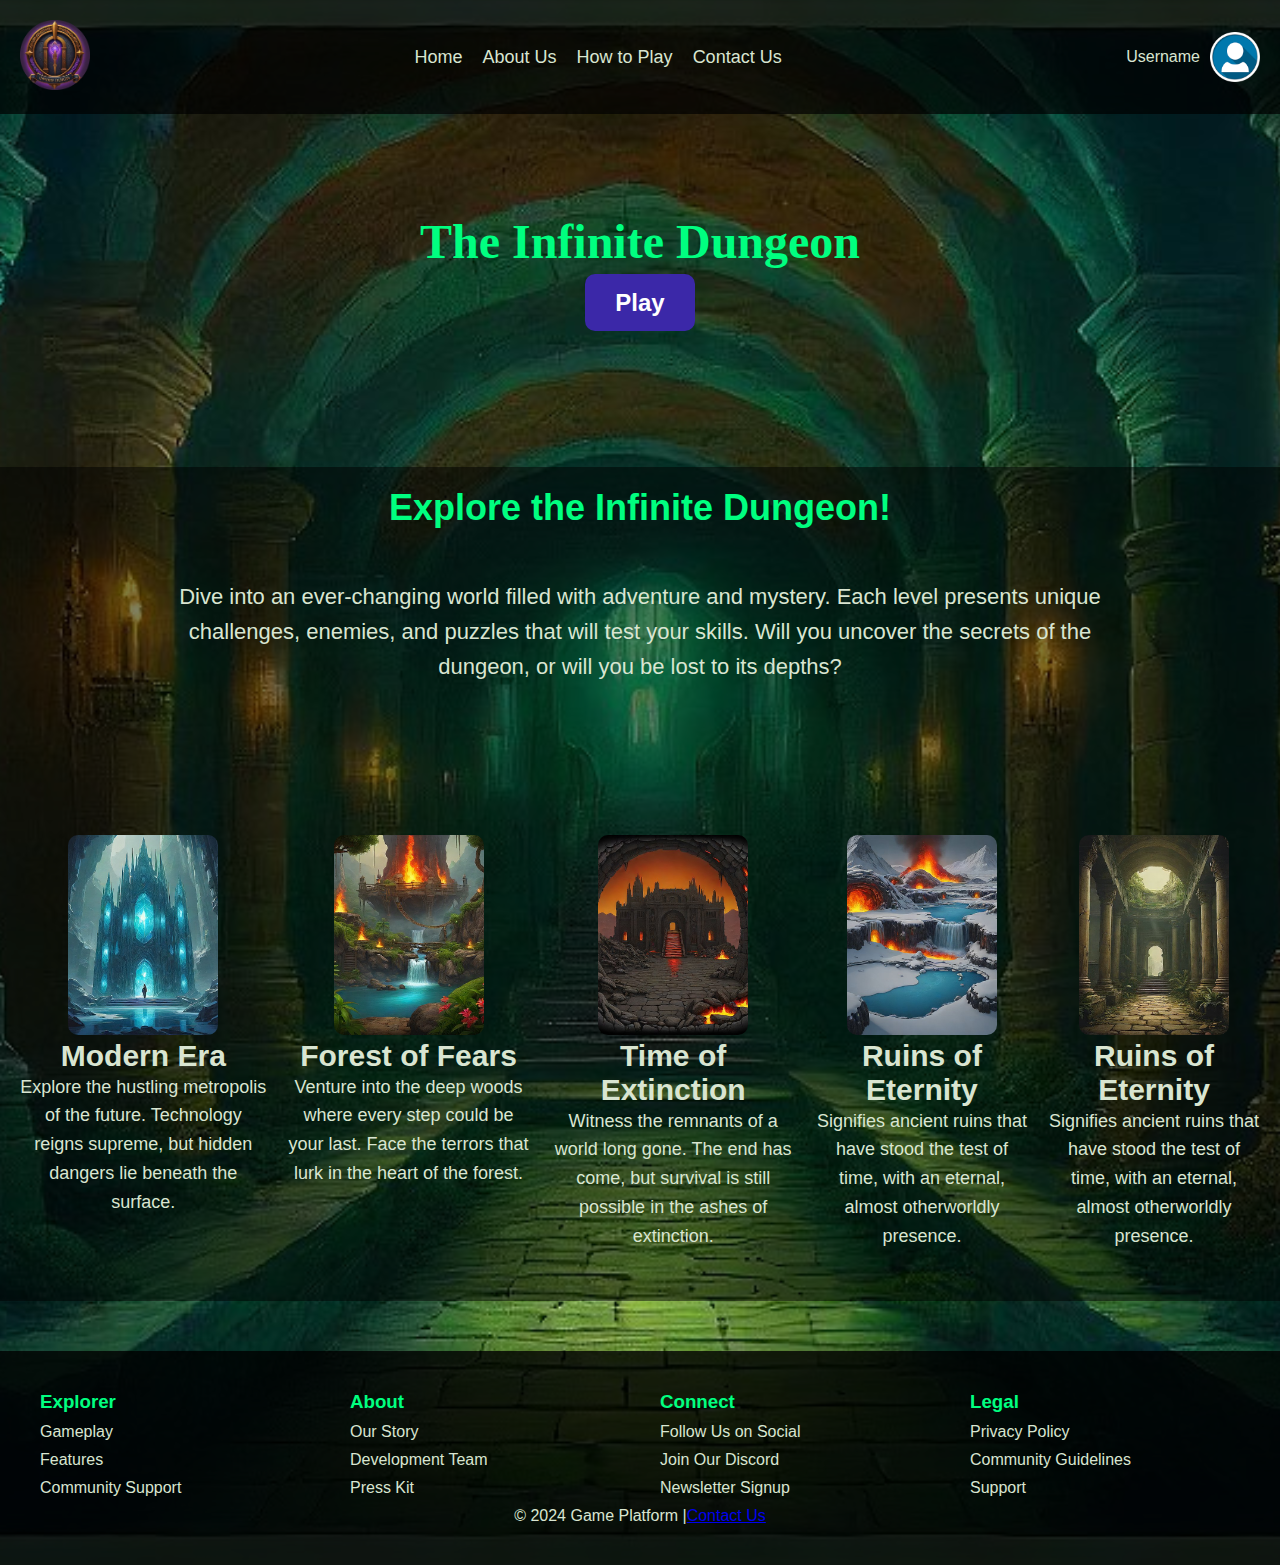
==== InfiniteDungeon/index.html @ d0bed1dd "All page" ====
<!DOCTYPE html>
<html lang="en">

<head>
    <meta charset="UTF-8">
    <meta name="viewport" content="width=device-width, initial-scale=1.0">
    <link rel="stylesheet" href="styles.css">
    <title>The Infinite Dungeon</title>
    <style>
        .gallery-item h3{
            font-size: 30px;

        }

        .top p{
            margin-left: 150px;
            margin-right: 150px;
            margin-top: 50px;
            font-size: 22px;
        }
        .top{
            margin-bottom: 150px;
        }
    </style>
</head>

<body>

    <script src="libs/phaser.min.js"></script>
    <script src="script.js"></script>

    <header>
        <div class="logo">
            <img src="assets/images/logo.png" alt="Game Logo" width="70" height="70">
        </div>
        <nav>
            <ul>
                <li><a href="index.html">Home</a></li>
                <li><a href="about.html">About Us</a></li>
                <li><a href="how-to-play.html">How to Play</a></li>
                <li><a href="contact.html">Contact Us</a></li>
            </ul>
        </nav>
        <div class="user">
            <span>Username</span>
            <img onclick="window.location.href='./user/login.html'" src="assets/images/user.png" alt="User Icon" width="50" height="50">
        </div>
    </header>

    <main>
        <div class="banner">
            <h1 style="font-family: Cinzel;">The Infinite Dungeon</h1>
            <a href="./user/login.html" class="play-btn">Play</a>
        </div>

        <section class="explore-section">
            <div class="top">
                <h2>Explore the Infinite Dungeon!</h2>
                <p>Dive into an ever-changing world filled with adventure and mystery. Each level presents unique
                    challenges, enemies, and puzzles that will test your skills. Will you uncover the secrets of the
                    dungeon, or will you be lost to its depths?</p>
            </div>
            <div class="image-gallery">
                <div class="gallery-item">
                    <img src="assets/images/dungeon1.jpeg" alt="Dungeon Image 1">
                    <h3>Modern Era</h3>
                    <p>Explore the hustling metropolis of the future. Technology reigns supreme, but hidden dangers lie beneath the surface.</p>
                </div>
                <div class="gallery-item">
                    <img src="assets/images/dungeon2.jpeg" alt="Dungeon Image 2">
                    <h3>Forest of Fears</h3>
                    <p>Venture into the deep woods where every step could be your last. Face the terrors that lurk in the heart of the forest.</p>
                </div>
                <div class="gallery-item">
                    <img src="assets/images/dungeon3.jpeg" alt="Dungeon Image 3">
                    <h3>Time of Extinction</h3>
                    <p>Witness the remnants of a world long gone. The end has come, but survival is still possible in the ashes of extinction.</p>
                </div>
                <div class="gallery-item">
                    <img src="assets/images/dungeon4.jpeg" alt="Dungeon Image 4">
                    <h3>Ruins of Eternity</h3>
                    <p>Signifies ancient ruins that have stood the test of time, with an eternal, almost otherworldly presence.</p>
                </div>
                <div class="gallery-item">
                    <img src="assets/images/dungeon5.jpeg" alt="Dungeon Image 5">
                    <h3>Ruins of Eternity</h3>
                    <p>Signifies ancient ruins that have stood the test of time, with an eternal, almost otherworldly presence.</p>
                </div>
            </div>
        </section>
    </main>

    <div id="about-section" class="section" style="display: none;">
        <h2>About The Infinite Dungeon</h2>
        <p>The Infinite Dungeon is a puzzle-adventure game with rich content and ever-evolving challenges.</p>
    </div>

    <footer>
        <div class="footer-links">
            <div class="explore">
                <h3>Explorer</h3>
                <ul>
                    <li><a href="#">Gameplay</a></li>
                    <li><a href="#">Features</a></li>
                    <li><a href="#">Community Support</a></li>
                </ul>
            </div>
            <div class="about">
                <h3>About</h3>
                <ul>
                    <li><a href="#">Our Story</a></li>
                    <li><a href="#">Development Team</a></li>
                    <li><a href="#">Press Kit</a></li>
                </ul>
            </div>
            <div class="connect">
                <h3>Connect</h3>
                <ul>
                    <li><a href="#">Follow Us on Social</a></li>
                    <li><a href="#">Join Our Discord</a></li>
                    <li><a href="#">Newsletter Signup</a></li>
                </ul>
            </div>
            <div class="legal">
                <h3>Legal</h3>
                <ul>
                    <li><a href="#">Privacy Policy</a></li>
                    <li><a href="#">Community Guidelines</a></li>
                    <li><a href="#">Support</a></li>
                </ul>
            </div>
        </div>

        <div style="display: flex; justify-content: center;"> &copy; 2024 Game Platform | <a href="contact.html">Contact Us</a></div>
    </footer>

</body>
</html>
---- InfiniteDungeon/styles.css ----
* {
    margin: 0;
    padding: 0;
    box-sizing: border-box;
}

body {
    font-family: Arial, sans-serif;
    background-image: url(assets/images/banner-bg.jpeg); 
    background-size: cover;
    background-position: center;
    color: #d9e5d1; 
}

header {
    display: flex;
    justify-content: space-between;
    align-items: center;
    padding: 20px;
    background-color: rgba(0, 0, 0, 0.7); 
}

nav ul {
    list-style: none;
    display: flex;
}

nav ul li {
    margin-right: 20px;
}

nav ul li a {
    color: #d9e5d1; 
    text-decoration: none;
    font-size: 18px;
}

.user {
    display: flex;
    align-items: center;
}

.user span {
    margin-right: 10px;
}

.banner {
    text-align: center;
    padding: 100px 20px;
}

.banner h1 {
    font-size: 48px;
    margin-bottom: 20px;
    color: #00ff80; 
}

.play-btn {
    font-size: 24px;
    padding: 15px 30px;
    background-color: #3b28a8; 
    color: white;
    border-radius: 10px;
    text-decoration: none;
    font-weight: bold;
}

.play-btn:hover {
    background-color: #2d1d84;
}

.explore-section {
    text-align: center;
    margin: 50px 0;
    padding: 20px;
    background-color: rgba(0, 0, 0, 0.5); 
}

.explore-section h2 {
    font-size: 36px;
    margin-bottom: 20px;
    color: #00ff80; 
}

.explore-section p {
    font-size: 18px;
    margin-bottom: 30px;
    line-height: 1.6;
    color: #d9e5d1; 
}

.image-gallery {
    display: flex;
    justify-content: center;
    gap: 20px;
}

.image-gallery img {
    width: 150px;
    height: 200px;
    border-radius: 10px;
    object-fit: cover;
    transition: transform 0.3s ease;
}

.image-gallery img:hover {
    transform: scale(1.5);
}

footer {
    background-color: rgba(0, 0, 0, 0.8);
    color: #d9e5d1;
    padding: 40px 20px;
}

.footer-links {
    display: flex;
    justify-content: space-between;
}

.footer-links div {
    flex: 1;
    margin: 0 20px;
}

.footer-links h3 {
    margin-bottom: 10px;
    color: #00ff80; 
}

.footer-links ul {
    list-style: none;
}

.footer-links ul li {
    margin-bottom: 10px;
}

.footer-links ul li a {
    color: #d9e5d1;
    text-decoration: none;
    font-size: 16px;
}

.instructions, .game-objectives {
    margin-bottom: 2rem;
    margin-top: 30px;
    padding: 1.5rem;
 
    border-radius: 10px;
    box-shadow: 0 0 10px rgba(0, 0, 0, 0.5);
    color: #d9e5d1;
}
.contact-info, .contact-form {
    margin-bottom: 2rem;
    padding: 1.5rem;
    background-color: rgba(0, 0, 0, 0.7); 
    border-radius: 10px;
    box-shadow: 0 0 10px rgba(0, 0, 0, 0.5);
    color: #d9e5d1;
}

label {
    display: block;
    margin-top: 1rem;
    color: #d9e5d1;
}

input, textarea {
    width: 100%;
    padding: 0.75rem;
    margin-top: 0.5rem;
    border-radius: 5px;
    border: 1px solid #333; 
    background-color: rgba(0, 0, 0, 0.3);
    color: #d9e5d1;
}

button {
    margin-top: 1rem;
    padding: 0.75rem 1.5rem;
    background-color: #3b28a8;
    color: #d9e5d1;
    border: none;
    border-radius: 5px;
    cursor: pointer;
}

button:hover {
    background-color: #2d1d84;
}

.about-section, .our-team, .our-values, .our {
    margin-bottom: 2rem;
    padding: 1.5rem;
    color: #d9e5d1;
    border-radius: 10px;
    box-shadow: 0 0 10px rgba(0, 0, 0, 0.5);
}
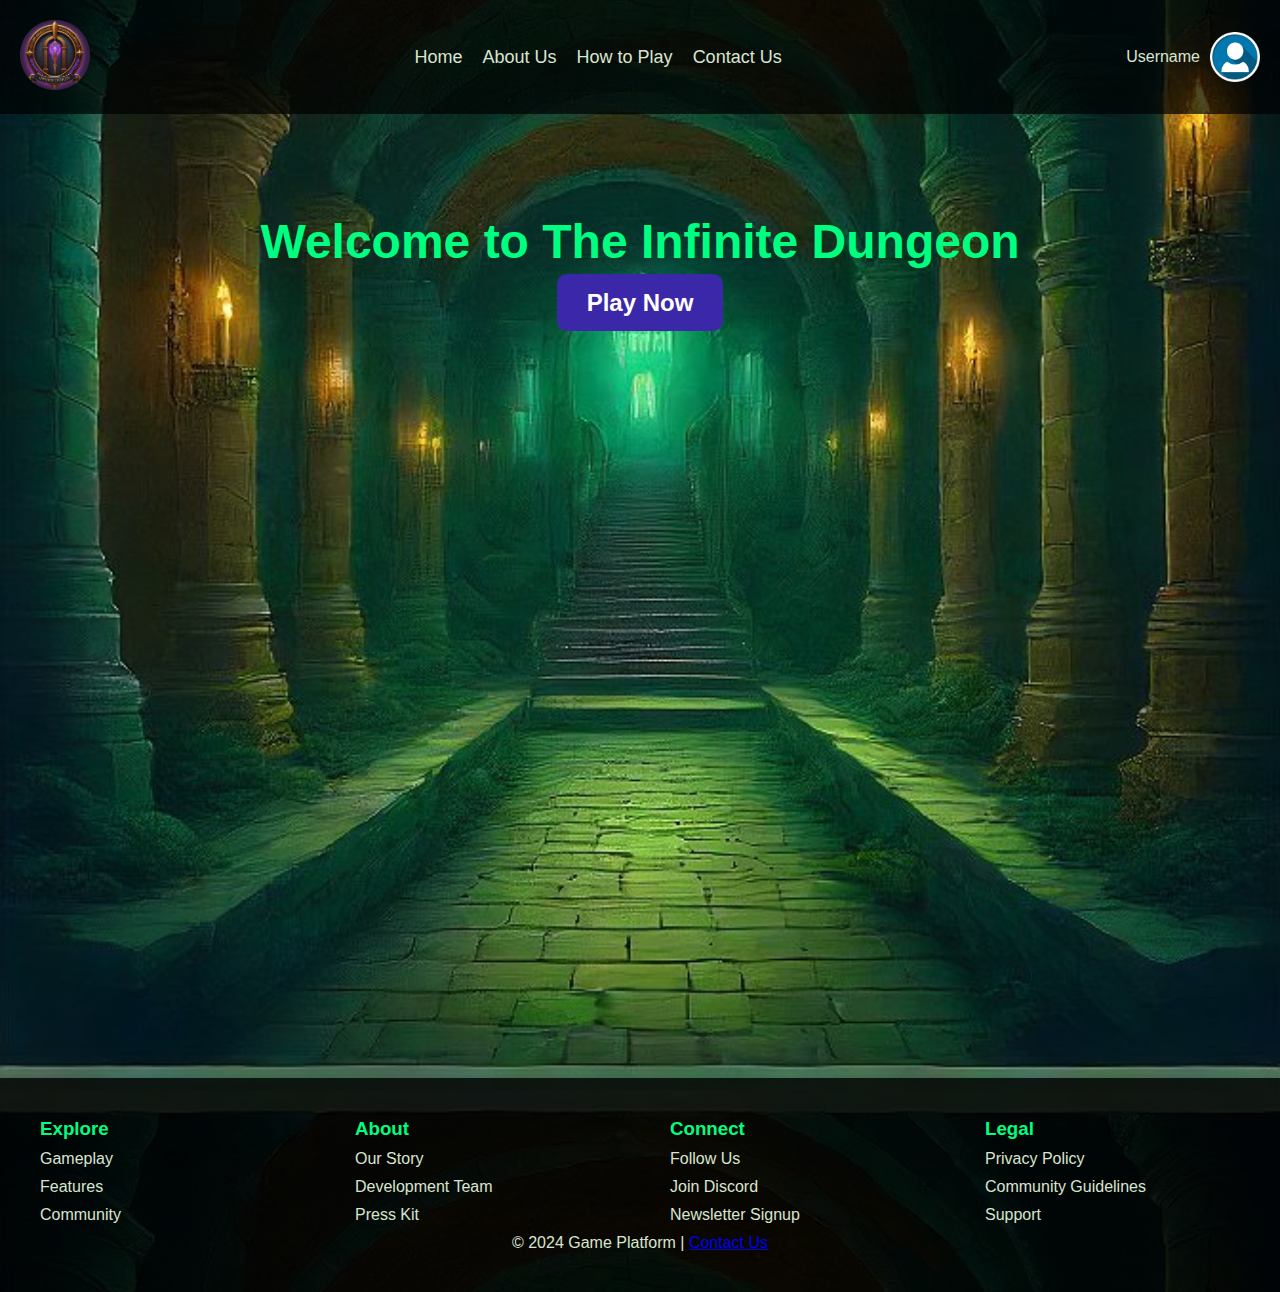
==== commit c0161088: "20-11 updated game" ====
--- a/InfiniteDungeon/index.html
+++ b/InfiniteDungeon/index.html
@@ -5,37 +5,25 @@
     <meta charset="UTF-8">
     <meta name="viewport" content="width=device-width, initial-scale=1.0">
     <link rel="stylesheet" href="styles.css">
+    <link rel="stylesheet" href="advanced-styles.css">
+    <link rel="icon" href="favicon.ico" type="image/x-icon">
     <title>The Infinite Dungeon</title>
-    <style>
-        .gallery-item h3{
-            font-size: 30px;
-
-        }
-
-        .top p{
-            margin-left: 150px;
-            margin-right: 150px;
-            margin-top: 50px;
-            font-size: 22px;
-        }
-        .top{
-            margin-bottom: 150px;
-        }
-    </style>
 </head>
 
 <body>
 
+    <!-- Required Scripts -->
     <script src="libs/phaser.min.js"></script>
     <script src="script.js"></script>
 
+    <!-- Header -->
     <header>
         <div class="logo">
             <img src="assets/images/logo.png" alt="Game Logo" width="70" height="70">
         </div>
         <nav>
             <ul>
-                <li><a href="index.html">Home</a></li>
+                <li><a href="index.html" class="active">Home</a></li>
                 <li><a href="about.html">About Us</a></li>
                 <li><a href="how-to-play.html">How to Play</a></li>
                 <li><a href="contact.html">Contact Us</a></li>
@@ -47,24 +35,25 @@
         </div>
     </header>
 
+    <!-- Main Section -->
     <main>
+        <!-- Hero Banner -->
         <div class="banner">
-            <h1 style="font-family: Cinzel;">The Infinite Dungeon</h1>
-            <a href="./user/login.html" class="play-btn">Play</a>
+            <h1>Welcome to <span>The Infinite Dungeon</span></h1>
+            <a href="./user/login.html" class="play-btn">Play Now</a>
         </div>
 
+        <!-- Explore Section -->
         <section class="explore-section">
-            <div class="top">
-                <h2>Explore the Infinite Dungeon!</h2>
-                <p>Dive into an ever-changing world filled with adventure and mystery. Each level presents unique
-                    challenges, enemies, and puzzles that will test your skills. Will you uncover the secrets of the
-                    dungeon, or will you be lost to its depths?</p>
-            </div>
+            <h2>Explore the Infinite Dungeon!</h2>
+            <p>Dive into an ever-changing world filled with adventure and mystery. Each level presents unique challenges, enemies, and puzzles that will test your skills. Will you uncover the secrets of the dungeon, or will you be lost to its depths?</p>
+
             <div class="image-gallery">
+                <!-- Gallery Items -->
                 <div class="gallery-item">
                     <img src="assets/images/dungeon1.jpeg" alt="Dungeon Image 1">
                     <h3>Modern Era</h3>
-                    <p>Explore the hustling metropolis of the future. Technology reigns supreme, but hidden dangers lie beneath the surface.</p>
+                    <p>Explore the bustling metropolis of the future. Technology reigns supreme, but hidden dangers lie beneath the surface.</p>
                 </div>
                 <div class="gallery-item">
                     <img src="assets/images/dungeon2.jpeg" alt="Dungeon Image 2">
@@ -81,30 +70,25 @@
                     <h3>Ruins of Eternity</h3>
                     <p>Signifies ancient ruins that have stood the test of time, with an eternal, almost otherworldly presence.</p>
                 </div>
-                <div class="gallery-item">
-                    <img src="assets/images/dungeon5.jpeg" alt="Dungeon Image 5">
-                    <h3>Ruins of Eternity</h3>
-                    <p>Signifies ancient ruins that have stood the test of time, with an eternal, almost otherworldly presence.</p>
-                </div>
             </div>
         </section>
     </main>
 
-    <div id="about-section" class="section" style="display: none;">
-        <h2>About The Infinite Dungeon</h2>
-        <p>The Infinite Dungeon is a puzzle-adventure game with rich content and ever-evolving challenges.</p>
-    </div>
 
+
+    <!-- Footer -->
     <footer>
         <div class="footer-links">
+            <!-- Explore Section -->
             <div class="explore">
-                <h3>Explorer</h3>
+                <h3>Explore</h3>
                 <ul>
                     <li><a href="#">Gameplay</a></li>
                     <li><a href="#">Features</a></li>
-                    <li><a href="#">Community Support</a></li>
+                    <li><a href="#">Community</a></li>
                 </ul>
             </div>
+            <!-- About Section -->
             <div class="about">
                 <h3>About</h3>
                 <ul>
@@ -113,14 +97,16 @@
                     <li><a href="#">Press Kit</a></li>
                 </ul>
             </div>
+            <!-- Connect Section -->
             <div class="connect">
                 <h3>Connect</h3>
                 <ul>
-                    <li><a href="#">Follow Us on Social</a></li>
-                    <li><a href="#">Join Our Discord</a></li>
+                    <li><a href="#">Follow Us</a></li>
+                    <li><a href="#">Join Discord</a></li>
                     <li><a href="#">Newsletter Signup</a></li>
                 </ul>
             </div>
+            <!-- Legal Section -->
             <div class="legal">
                 <h3>Legal</h3>
                 <ul>
@@ -131,7 +117,9 @@
             </div>
         </div>
 
-        <div style="display: flex; justify-content: center;"> &copy; 2024 Game Platform | <a href="contact.html">Contact Us</a></div>
+        <div class="footer-bottom" style="text-align: center;"> 
+            &copy; 2024 Game Platform | <a href="contact.html">Contact Us</a>
+        </div>
     </footer>
 
 </body>
--- a/InfiniteDungeon/styles.css
+++ b/InfiniteDungeon/styles.css
@@ -1,23 +1,31 @@
+/* Global Reset */
 * {
     margin: 0;
     padding: 0;
     box-sizing: border-box;
-}
-
+    outline: none; /* Added to remove default outline */
+}
+
+/* Body Styles */
 body {
     font-family: Arial, sans-serif;
-    background-image: url(assets/images/banner-bg.jpeg); 
+    background-image: url(assets/images/banner-bg.jpeg);
     background-size: cover;
     background-position: center;
-    color: #d9e5d1; 
-}
-
+    color: var(--text-color, #d9e5d1);
+    height: 100vh;
+    display: flex;
+    flex-direction: column;
+    justify-content: space-between;
+}
+
+/* Header Styles */
 header {
     display: flex;
     justify-content: space-between;
     align-items: center;
     padding: 20px;
-    background-color: rgba(0, 0, 0, 0.7); 
+    background-color: rgba(0, 0, 0, 0.7);
 }
 
 nav ul {
@@ -30,7 +38,7 @@
 }
 
 nav ul li a {
-    color: #d9e5d1; 
+    color: var(--text-color, #d9e5d1);
     text-decoration: none;
     font-size: 18px;
 }
@@ -44,6 +52,7 @@
     margin-right: 10px;
 }
 
+/* Banner Styles */
 .banner {
     text-align: center;
     padding: 100px 20px;
@@ -52,13 +61,13 @@
 .banner h1 {
     font-size: 48px;
     margin-bottom: 20px;
-    color: #00ff80; 
+    color: var(--primary-color, #00ff80);
 }
 
 .play-btn {
     font-size: 24px;
     padding: 15px 30px;
-    background-color: #3b28a8; 
+    background-color: var(--secondary-color, #3b28a8);
     color: white;
     border-radius: 10px;
     text-decoration: none;
@@ -66,29 +75,31 @@
 }
 
 .play-btn:hover {
-    background-color: #2d1d84;
-}
-
+    background-color: var(--hover-color, #2d1d84);
+}
+
+/* Explore Section Styles */
 .explore-section {
     text-align: center;
     margin: 50px 0;
     padding: 20px;
-    background-color: rgba(0, 0, 0, 0.5); 
+    background-color: rgba(0, 0, 0, 0.5);
 }
 
 .explore-section h2 {
     font-size: 36px;
     margin-bottom: 20px;
-    color: #00ff80; 
+    color: var(--primary-color, #00ff80);
 }
 
 .explore-section p {
     font-size: 18px;
     margin-bottom: 30px;
     line-height: 1.6;
-    color: #d9e5d1; 
-}
-
+    color: var(--text-color, #d9e5d1);
+}
+
+/* Image Gallery Styles */
 .image-gallery {
     display: flex;
     justify-content: center;
@@ -100,22 +111,26 @@
     height: 200px;
     border-radius: 10px;
     object-fit: cover;
-    transition: transform 0.3s ease;
+    transition: transform 0.5s ease, box-shadow 0.5s ease; /* Enhanced transition */
 }
 
 .image-gallery img:hover {
     transform: scale(1.5);
-}
-
+    box-shadow: 0 4px 8px rgba(0, 0, 0, 0.5);
+}
+
+/* Footer Styles */
 footer {
     background-color: rgba(0, 0, 0, 0.8);
-    color: #d9e5d1;
+    color: var(--text-color, #d9e5d1);
     padding: 40px 20px;
 }
 
 .footer-links {
     display: flex;
     justify-content: space-between;
+    flex-wrap: wrap; /* Responsive design */
+    gap: 20px;
 }
 
 .footer-links div {
@@ -125,7 +140,7 @@
 
 .footer-links h3 {
     margin-bottom: 10px;
-    color: #00ff80; 
+    color: var(--primary-color, #00ff80);
 }
 
 .footer-links ul {
@@ -137,33 +152,31 @@
 }
 
 .footer-links ul li a {
-    color: #d9e5d1;
+    color: var(--text-color, #d9e5d1);
     text-decoration: none;
     font-size: 16px;
 }
 
-.instructions, .game-objectives {
+/* Form and Content Boxes */
+.instructions, .game-objectives,
+.contact-info, .contact-form,
+.about-section, .our-team, .our-values, .our {
     margin-bottom: 2rem;
     margin-top: 30px;
     padding: 1.5rem;
- 
     border-radius: 10px;
     box-shadow: 0 0 10px rgba(0, 0, 0, 0.5);
-    color: #d9e5d1;
-}
+    color: var(--text-color, #d9e5d1);
+}
+
 .contact-info, .contact-form {
-    margin-bottom: 2rem;
-    padding: 1.5rem;
-    background-color: rgba(0, 0, 0, 0.7); 
-    border-radius: 10px;
-    box-shadow: 0 0 10px rgba(0, 0, 0, 0.5);
-    color: #d9e5d1;
+    background-color: rgba(0, 0, 0, 0.7);
 }
 
 label {
     display: block;
     margin-top: 1rem;
-    color: #d9e5d1;
+    color: var(--text-color, #d9e5d1);
 }
 
 input, textarea {
@@ -171,29 +184,49 @@
     padding: 0.75rem;
     margin-top: 0.5rem;
     border-radius: 5px;
-    border: 1px solid #333; 
+    border: 1px solid #333;
     background-color: rgba(0, 0, 0, 0.3);
-    color: #d9e5d1;
+    color: var(--text-color, #d9e5d1);
+}
+
+input::placeholder, textarea::placeholder {
+    color: #999;
+}
+
+input:focus, textarea:focus {
+    border: 1px solid var(--primary-color, #00ff80);
+    outline: none;
 }
 
 button {
     margin-top: 1rem;
     padding: 0.75rem 1.5rem;
-    background-color: #3b28a8;
-    color: #d9e5d1;
+    background-color: var(--secondary-color, #3b28a8);
+    color: var(--text-color, #d9e5d1);
     border: none;
     border-radius: 5px;
     cursor: pointer;
 }
 
 button:hover {
-    background-color: #2d1d84;
-}
-
-.about-section, .our-team, .our-values, .our {
-    margin-bottom: 2rem;
-    padding: 1.5rem;
-    color: #d9e5d1;
-    border-radius: 10px;
-    box-shadow: 0 0 10px rgba(0, 0, 0, 0.5);
-}+    background-color: var(--hover-color, #2d1d84);
+    box-shadow: 0 4px 8px rgba(0, 0, 0, 0.5);
+}
+
+/* Responsive Design */
+@media (max-width: 768px) {
+    header, .footer-links {
+        flex-direction: column;
+        align-items: center;
+        text-align: center;
+    }
+
+    .image-gallery {
+        flex-wrap: wrap;
+        gap: 10px;
+    }
+
+    input, textarea, button {
+        width: 100%;
+    }
+}
--- a/InfiniteDungeon/advanced-styles.css
+++ b/InfiniteDungeon/advanced-styles.css
@@ -0,0 +1,106 @@
+/* Base Styles (Already present) */
+
+/* Advanced Styles Start Here */
+
+/* Example: Smooth Background Fade Transition */
+body {
+    transition: background-color 0.5s ease, color 0.5s ease;
+}
+
+/* Hover Effect on Buttons */
+button:hover {
+    background-color: #ff7e5f; /* Gradient hover color */
+    transform: scale(1.1); /* Slight zoom effect */
+    box-shadow: 0 8px 15px rgba(0, 0, 0, 0.2); /* Shadow effect */
+    transition: transform 0.3s ease, box-shadow 0.3s ease;
+}
+
+/* Smooth Fade-In Animation for Images in Gallery */
+.image-gallery img {
+    opacity: 0;
+    animation: fadeIn 1s forwards;
+}
+
+@keyframes fadeIn {
+    from {
+        opacity: 0;
+    }
+    to {
+        opacity: 1;
+    }
+}
+
+/* Adding Hover Effects for Navigation Links */
+nav ul li a:hover {
+    color: #ff7e5f; /* Hover color for nav links */
+    text-decoration: underline;
+    font-weight: bold;
+    transition: color 0.3s ease, text-decoration 0.3s ease;
+}
+
+/* Advanced Gallery Hover Effects */
+.image-gallery img {
+    transition: transform 0.3s ease, filter 0.3s ease;
+}
+
+.image-gallery img:hover {
+    transform: scale(1.1);
+    filter: brightness(1.2);
+}
+
+/* Smooth Scrolling for the Whole Page */
+html {
+    scroll-behavior: smooth;
+}
+
+/* Add an Animation to the Banner Heading */
+.banner h1 {
+    animation: slideInFromTop 1s ease-out;
+}
+
+@keyframes slideInFromTop {
+    from {
+        transform: translateY(-50px);
+        opacity: 0;
+    }
+    to {
+        transform: translateY(0);
+        opacity: 1;
+    }
+}
+
+/* Floating Buttons (Call-to-action button with animation) */
+.play-btn {
+    position: relative;
+    animation: floatUpDown 2s ease-in-out infinite;
+}
+
+@keyframes floatUpDown {
+    0%, 100% {
+        transform: translateY(0);
+    }
+    50% {
+        transform: translateY(-10px);
+    }
+}
+
+/* Section Scroll Animations */
+.explore-section {
+    opacity: 0;
+    animation: fadeInSection 1.5s forwards;
+}
+
+@keyframes fadeInSection {
+    from {
+        opacity: 0;
+    }
+    to {
+        opacity: 1;
+    }
+}
+
+/* Custom Hover for Logo */
+.logo img:hover {
+    transform: rotate(360deg);
+    transition: transform 1s ease-in-out;
+}
